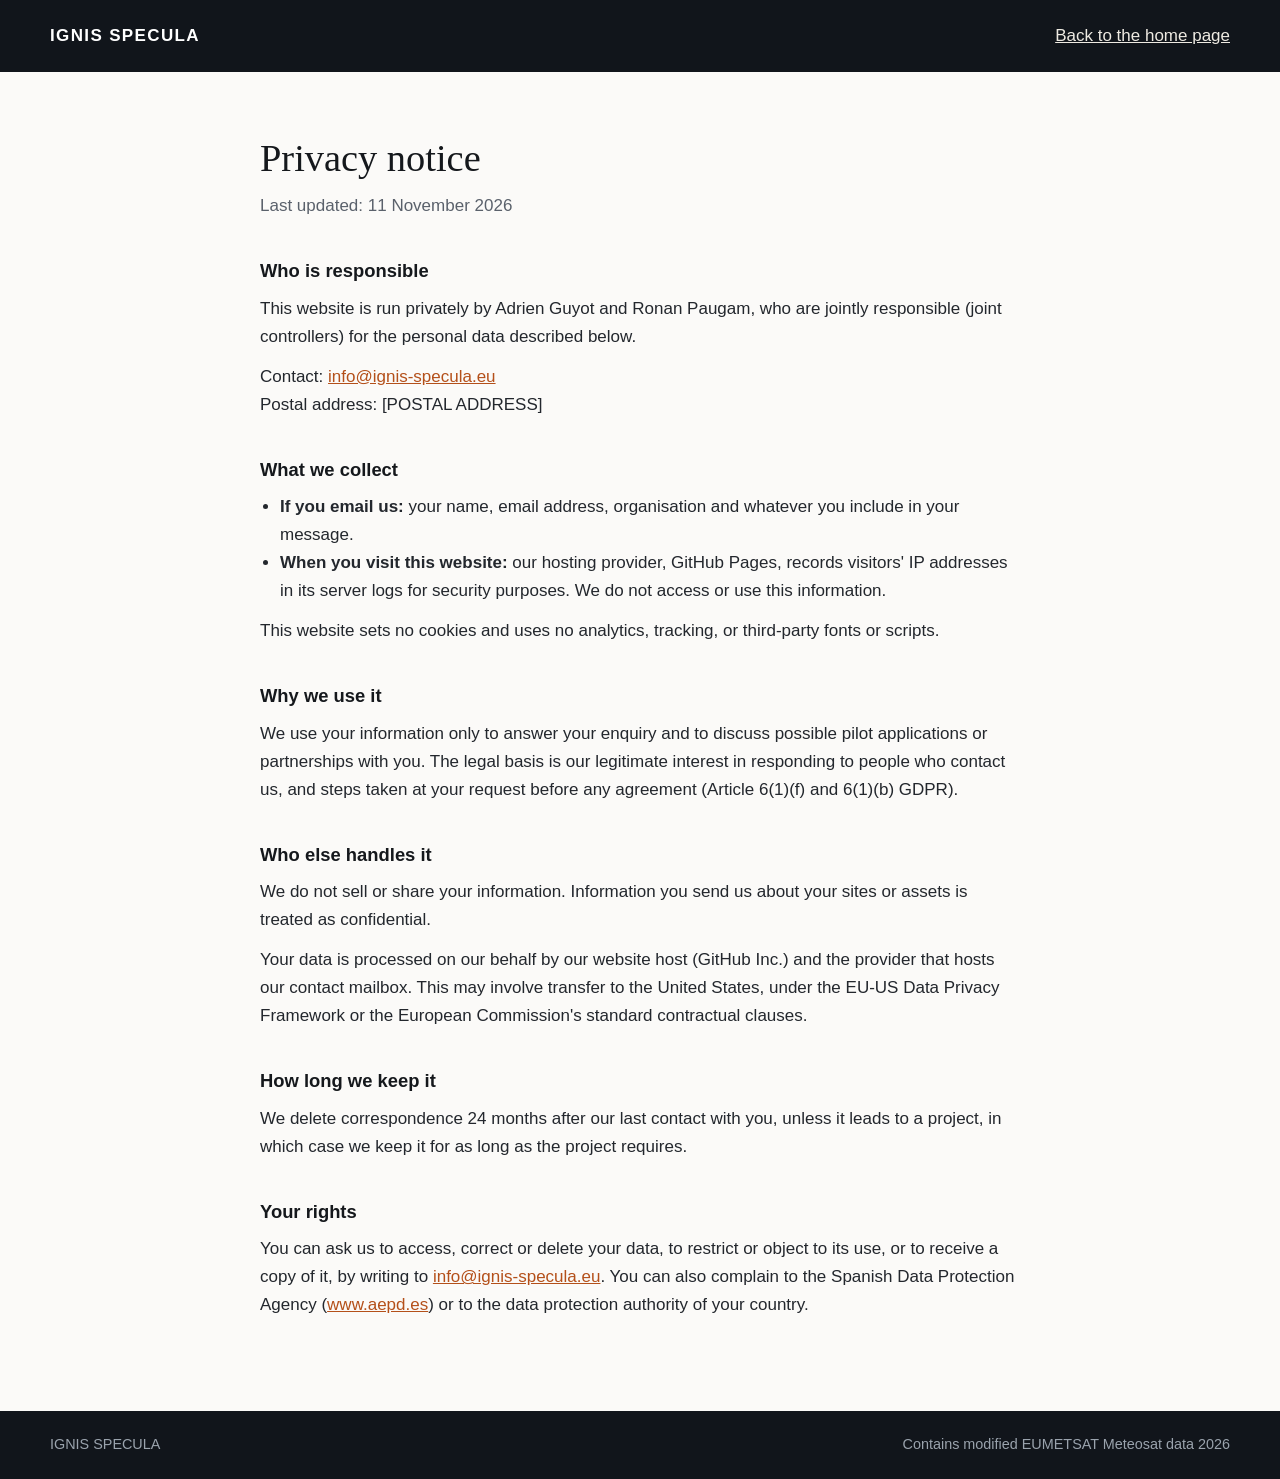
==== privacy.html @ ff001592 "first commit" ====
<!doctype html>
<html lang="en">
<head>
<meta charset="utf-8">
<meta name="viewport" content="width=device-width, initial-scale=1">
<title>Privacy | IGNIS SPECULA</title>
<meta name="robots" content="noindex">
<link rel="canonical" href="https://ignis-specula.eu/privacy.html">
<link rel="stylesheet" href="css/fonts.css">
<style>
body{margin:0;background:#FBFAF8;color:#23272D;font-family:'IBM Plex Sans',Arial,sans-serif;font-size:1.0625rem;line-height:1.65}
a{color:#B4501A}a:hover{color:#7E3610}
header,footer{background:#11151B}
.wrap{max-width:760px;margin:0 auto;padding:0 32px}
header .wrap,footer .wrap{max-width:1180px;padding-top:22px;padding-bottom:22px;display:flex;flex-wrap:wrap;justify-content:space-between;align-items:center;gap:12px}
.brand{font-weight:700;letter-spacing:.08em;color:#fff;text-decoration:none}
header a.back{color:#EEEAE2}
main .wrap{padding-top:64px;padding-bottom:80px}
h1{font-family:'IBM Plex Serif',Georgia,serif;font-weight:500;font-size:2.4rem;line-height:1.15;color:#15181C;margin:0 0 12px}
h2{font-size:1.15rem;font-weight:600;color:#15181C;margin:36px 0 8px}
p,ul{margin:0 0 12px}
ul{padding-left:20px}
.meta{color:#5A616B}
footer{color:#9AA3AD;font-size:.9rem}
footer a{color:#EEEAE2}
</style>
</head>
<body>
<header><div class="wrap"><a class="brand" href="./">IGNIS SPECULA</a><a class="back" href="./">Back to the home page</a></div></header>
<main><div class="wrap">
<h1>Privacy notice</h1>
<p class="meta">Last updated: 11 November 2026</p>

<h2>Who is responsible</h2>
<p>This website is run privately by Adrien Guyot and Ronan Paugam, who are jointly responsible (joint controllers) for the personal data described below.</p>
<p>Contact: <a class="em" data-u="info" data-d="ignis-specula" data-t="eu" href="#">info [at] ignis-specula [dot] eu</a><br>Postal address: [POSTAL ADDRESS]</p>

<h2>What we collect</h2>
<ul>
<li><b>If you email us:</b> your name, email address, organisation and whatever you include in your message.</li>
<li><b>When you visit this website:</b> our hosting provider, GitHub Pages, records visitors' IP addresses in its server logs for security purposes. We do not access or use this information.</li>
</ul>
<p>This website sets no cookies and uses no analytics, tracking, or third-party fonts or scripts.</p>

<h2>Why we use it</h2>
<p>We use your information only to answer your enquiry and to discuss possible pilot applications or partnerships with you. The legal basis is our legitimate interest in responding to people who contact us, and steps taken at your request before any agreement (Article 6(1)(f) and 6(1)(b) GDPR).</p>

<h2>Who else handles it</h2>
<p>We do not sell or share your information. Information you send us about your sites or assets is treated as confidential.</p>
<p>Your data is processed on our behalf by our website host (GitHub Inc.) and the provider that hosts our contact mailbox. This may involve transfer to the United States, under the EU-US Data Privacy Framework or the European Commission's standard contractual clauses.</p>

<h2>How long we keep it</h2>
<p>We delete correspondence 24 months after our last contact with you, unless it leads to a project, in which case we keep it for as long as the project requires.</p>

<h2>Your rights</h2>
<p>You can ask us to access, correct or delete your data, to restrict or object to its use, or to receive a copy of it, by writing to <a class="em" data-u="info" data-d="ignis-specula" data-t="eu" href="#">info [at] ignis-specula [dot] eu</a>. You can also complain to the Spanish Data Protection Agency (<a href="https://www.aepd.es" rel="noopener">www.aepd.es</a>) or to the data protection authority of your country.</p>
</div></main>
<footer><div class="wrap"><span>IGNIS SPECULA</span><span>Contains modified EUMETSAT Meteosat data 2026</span></div></footer>
<script>
document.querySelectorAll('a.em').forEach(function(a){
  var e=a.dataset.u+'\u0040'+a.dataset.d+'.'+a.dataset.t;
  a.href='mai'+'lto:'+e; a.textContent=e;
});
</script>
</body>
</html>
---- css/fonts.css ----
/* IBM Plex, SIL Open Font License 1.1, served from this site (no Google Fonts).
   Put the .woff2 files in ../fonts/ with exactly these names. */
@font-face{font-family:'IBM Plex Sans';font-style:normal;font-weight:400;font-display:swap;src:url(../fonts/IBMPlexSans-Regular.woff2) format('woff2')}
@font-face{font-family:'IBM Plex Sans';font-style:italic;font-weight:400;font-display:swap;src:url(../fonts/IBMPlexSans-Italic.woff2) format('woff2')}
@font-face{font-family:'IBM Plex Sans';font-style:normal;font-weight:500;font-display:swap;src:url(../fonts/IBMPlexSans-Medium.woff2) format('woff2')}
@font-face{font-family:'IBM Plex Sans';font-style:normal;font-weight:600;font-display:swap;src:url(../fonts/IBMPlexSans-SemiBold.woff2) format('woff2')}
@font-face{font-family:'IBM Plex Sans';font-style:normal;font-weight:700;font-display:swap;src:url(../fonts/IBMPlexSans-Bold.woff2) format('woff2')}
@font-face{font-family:'IBM Plex Serif';font-style:normal;font-weight:500;font-display:swap;src:url(../fonts/IBMPlexSerif-Medium.woff2) format('woff2')}
@font-face{font-family:'IBM Plex Serif';font-style:normal;font-weight:600;font-display:swap;src:url(../fonts/IBMPlexSerif-SemiBold.woff2) format('woff2')}
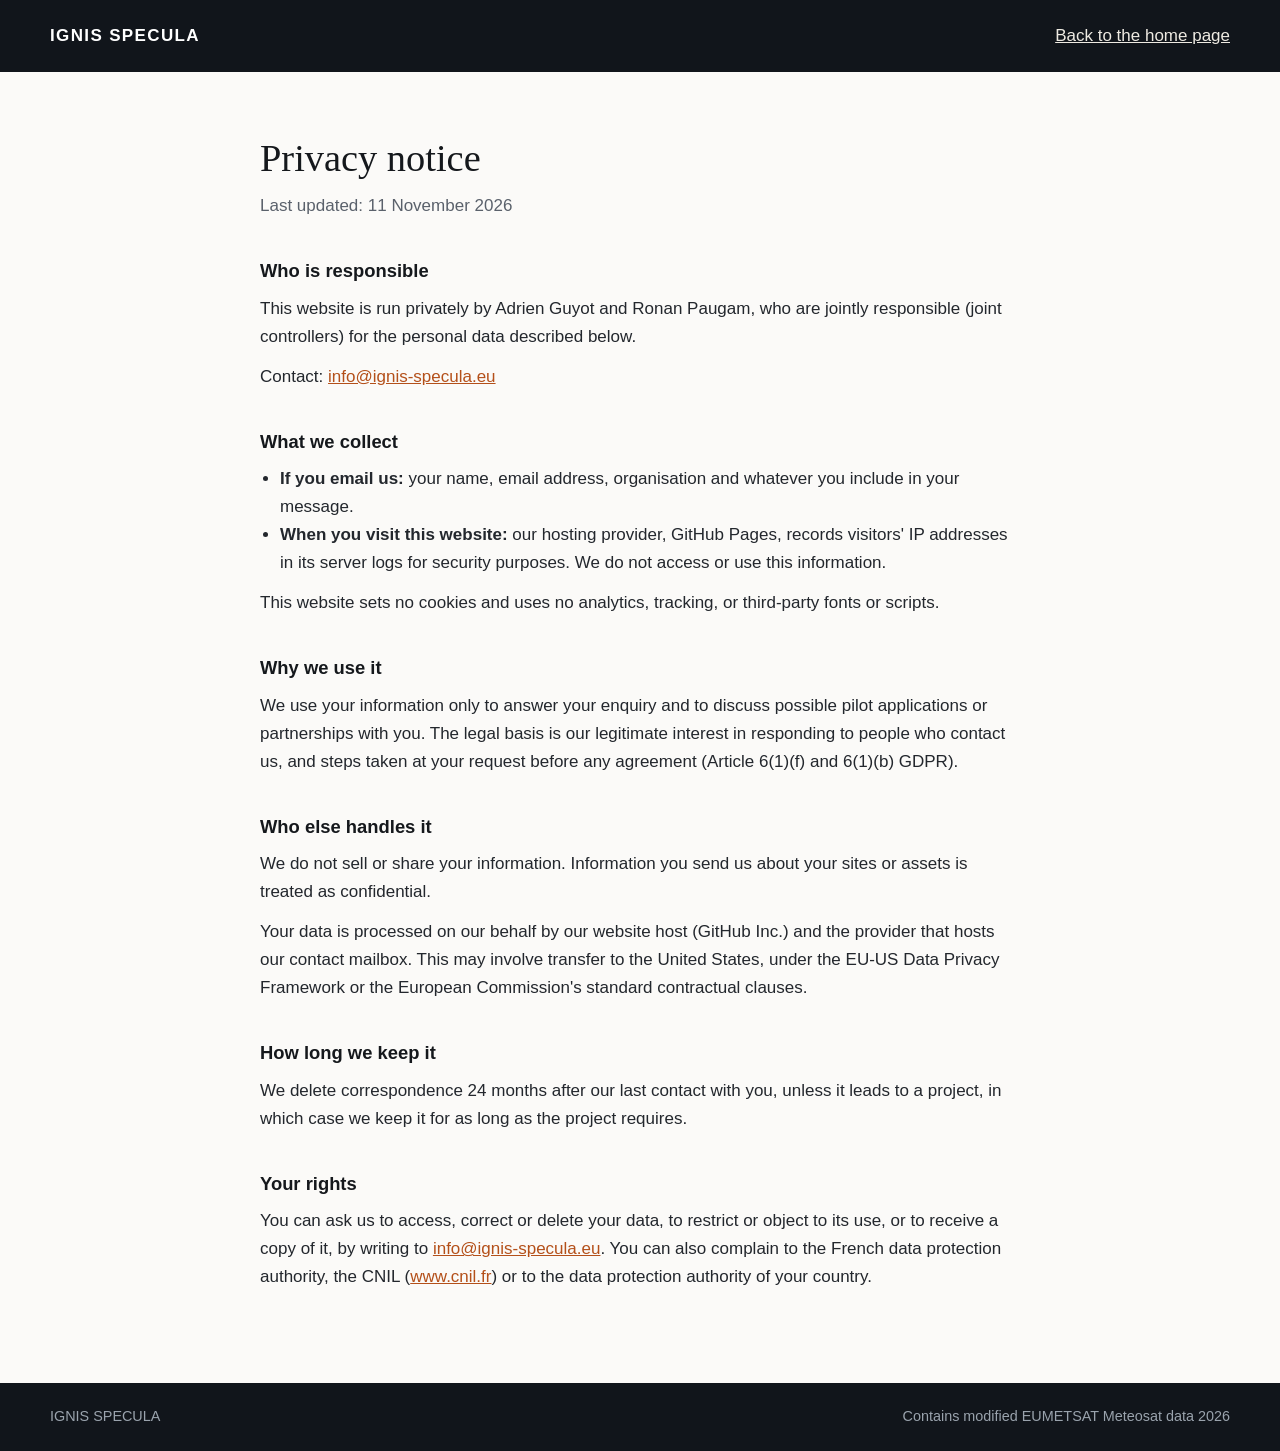
==== commit 5a37b920: "Privacy: CNIL as supervisory authority, remove postal address placeholder; fix EUMETSAT credit year " ====
--- a/privacy.html
+++ b/privacy.html
@@ -5,7 +5,7 @@
 <meta name="viewport" content="width=device-width, initial-scale=1">
 <title>Privacy | IGNIS SPECULA</title>
 <meta name="robots" content="noindex">
-<link rel="canonical" href="https://ignis-specula.eu/privacy.html">
+<link rel="canonical" href="https://ignis-specula.github.io/privacy.html">
 <link rel="stylesheet" href="css/fonts.css">
 <style>
 body{margin:0;background:#FBFAF8;color:#23272D;font-family:'IBM Plex Sans',Arial,sans-serif;font-size:1.0625rem;line-height:1.65}
@@ -33,7 +33,7 @@
 
 <h2>Who is responsible</h2>
 <p>This website is run privately by Adrien Guyot and Ronan Paugam, who are jointly responsible (joint controllers) for the personal data described below.</p>
-<p>Contact: <a class="em" data-u="info" data-d="ignis-specula" data-t="eu" href="#">info [at] ignis-specula [dot] eu</a><br>Postal address: [POSTAL ADDRESS]</p>
+<p>Contact: <a class="em" data-u="info" data-d="ignis-specula" data-t="eu" href="#">info [at] ignis-specula [dot] eu</a></p>
 
 <h2>What we collect</h2>
 <ul>
@@ -53,7 +53,7 @@
 <p>We delete correspondence 24 months after our last contact with you, unless it leads to a project, in which case we keep it for as long as the project requires.</p>
 
 <h2>Your rights</h2>
-<p>You can ask us to access, correct or delete your data, to restrict or object to its use, or to receive a copy of it, by writing to <a class="em" data-u="info" data-d="ignis-specula" data-t="eu" href="#">info [at] ignis-specula [dot] eu</a>. You can also complain to the Spanish Data Protection Agency (<a href="https://www.aepd.es" rel="noopener">www.aepd.es</a>) or to the data protection authority of your country.</p>
+<p>You can ask us to access, correct or delete your data, to restrict or object to its use, or to receive a copy of it, by writing to <a class="em" data-u="info" data-d="ignis-specula" data-t="eu" href="#">info [at] ignis-specula [dot] eu</a>. You can also complain to the French data protection authority, the CNIL (<a href="https://www.cnil.fr" rel="noopener">www.cnil.fr</a>) or to the data protection authority of your country.</p>
 </div></main>
 <footer><div class="wrap"><span>IGNIS SPECULA</span><span>Contains modified EUMETSAT Meteosat data 2026</span></div></footer>
 <script>
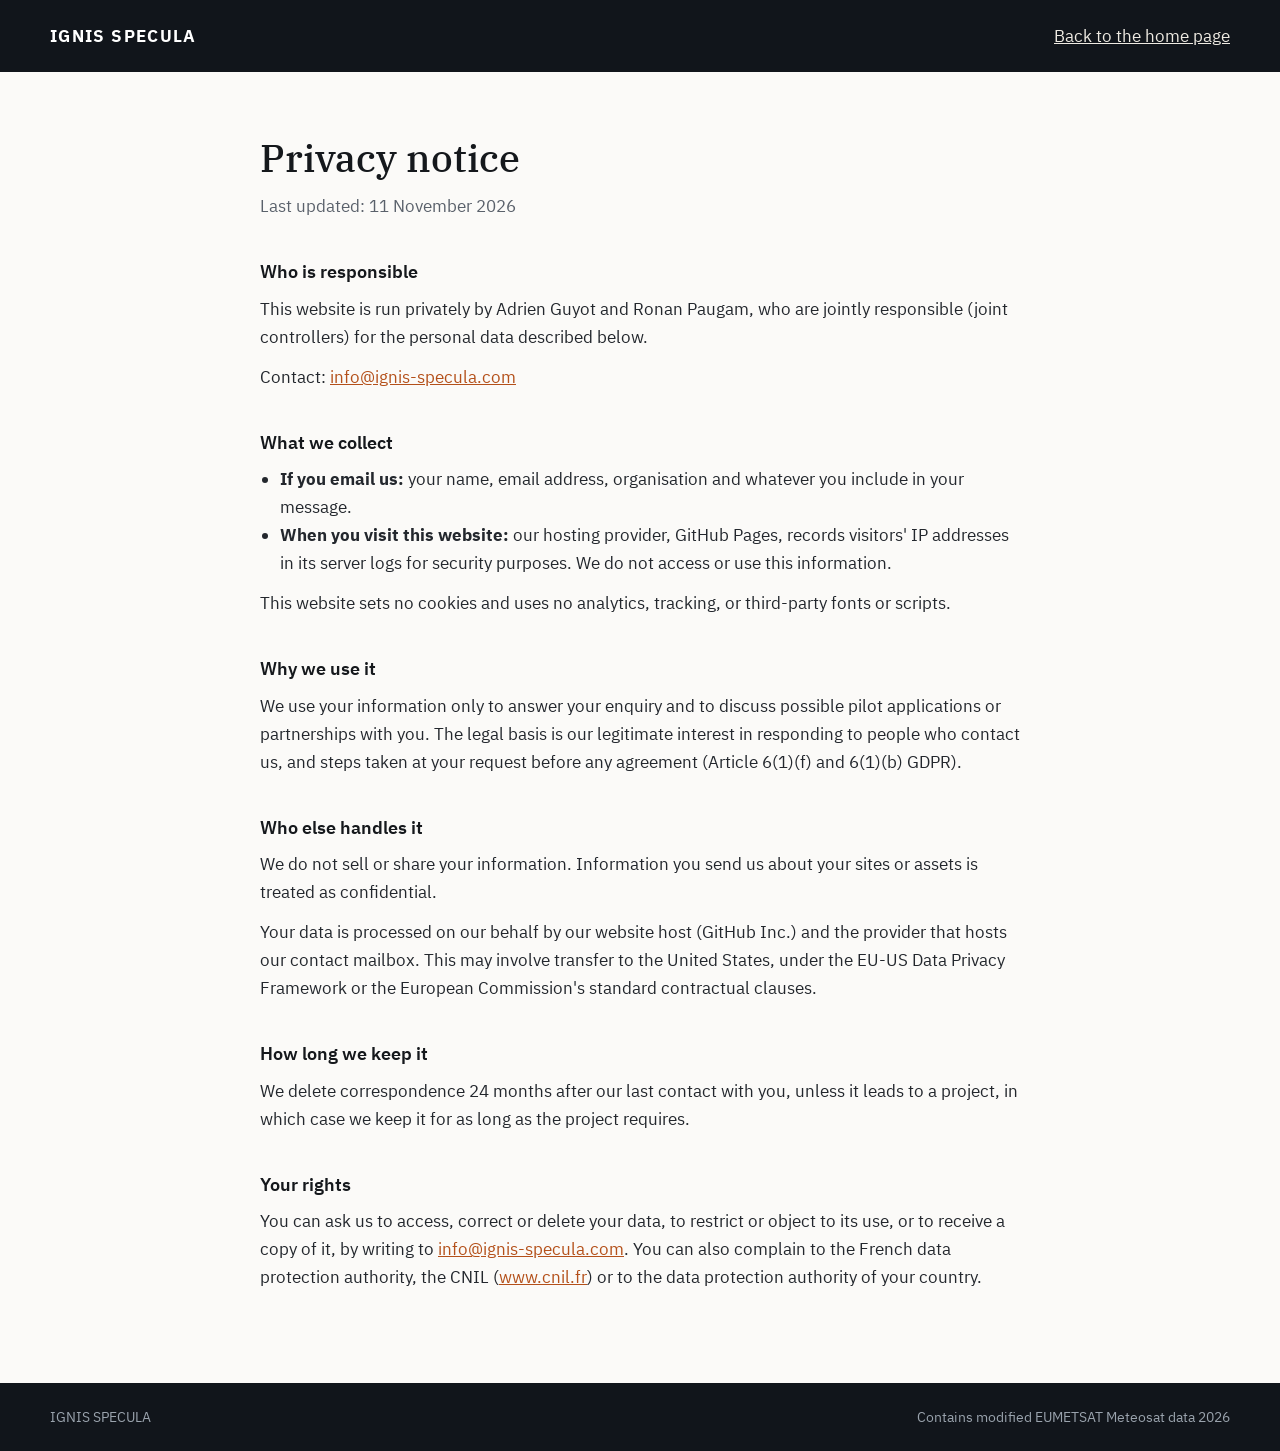
==== commit 2e837bc8: "Use ignis-specula.com: domain in canonical/og tags, contact email, README; colour service II heading" ====
--- a/privacy.html
+++ b/privacy.html
@@ -5,7 +5,7 @@
 <meta name="viewport" content="width=device-width, initial-scale=1">
 <title>Privacy | IGNIS SPECULA</title>
 <meta name="robots" content="noindex">
-<link rel="canonical" href="https://ignis-specula.github.io/privacy.html">
+<link rel="canonical" href="https://ignis-specula.com/privacy.html">
 <link rel="stylesheet" href="css/fonts.css">
 <style>
 body{margin:0;background:#FBFAF8;color:#23272D;font-family:'IBM Plex Sans',Arial,sans-serif;font-size:1.0625rem;line-height:1.65}
@@ -33,7 +33,7 @@
 
 <h2>Who is responsible</h2>
 <p>This website is run privately by Adrien Guyot and Ronan Paugam, who are jointly responsible (joint controllers) for the personal data described below.</p>
-<p>Contact: <a class="em" data-u="info" data-d="ignis-specula" data-t="eu" href="#">info [at] ignis-specula [dot] eu</a></p>
+<p>Contact: <a class="em" data-u="info" data-d="ignis-specula" data-t="com" href="#">info [at] ignis-specula [dot] com</a></p>
 
 <h2>What we collect</h2>
 <ul>
@@ -53,7 +53,7 @@
 <p>We delete correspondence 24 months after our last contact with you, unless it leads to a project, in which case we keep it for as long as the project requires.</p>
 
 <h2>Your rights</h2>
-<p>You can ask us to access, correct or delete your data, to restrict or object to its use, or to receive a copy of it, by writing to <a class="em" data-u="info" data-d="ignis-specula" data-t="eu" href="#">info [at] ignis-specula [dot] eu</a>. You can also complain to the French data protection authority, the CNIL (<a href="https://www.cnil.fr" rel="noopener">www.cnil.fr</a>) or to the data protection authority of your country.</p>
+<p>You can ask us to access, correct or delete your data, to restrict or object to its use, or to receive a copy of it, by writing to <a class="em" data-u="info" data-d="ignis-specula" data-t="com" href="#">info [at] ignis-specula [dot] com</a>. You can also complain to the French data protection authority, the CNIL (<a href="https://www.cnil.fr" rel="noopener">www.cnil.fr</a>) or to the data protection authority of your country.</p>
 </div></main>
 <footer><div class="wrap"><span>IGNIS SPECULA</span><span>Contains modified EUMETSAT Meteosat data 2026</span></div></footer>
 <script>
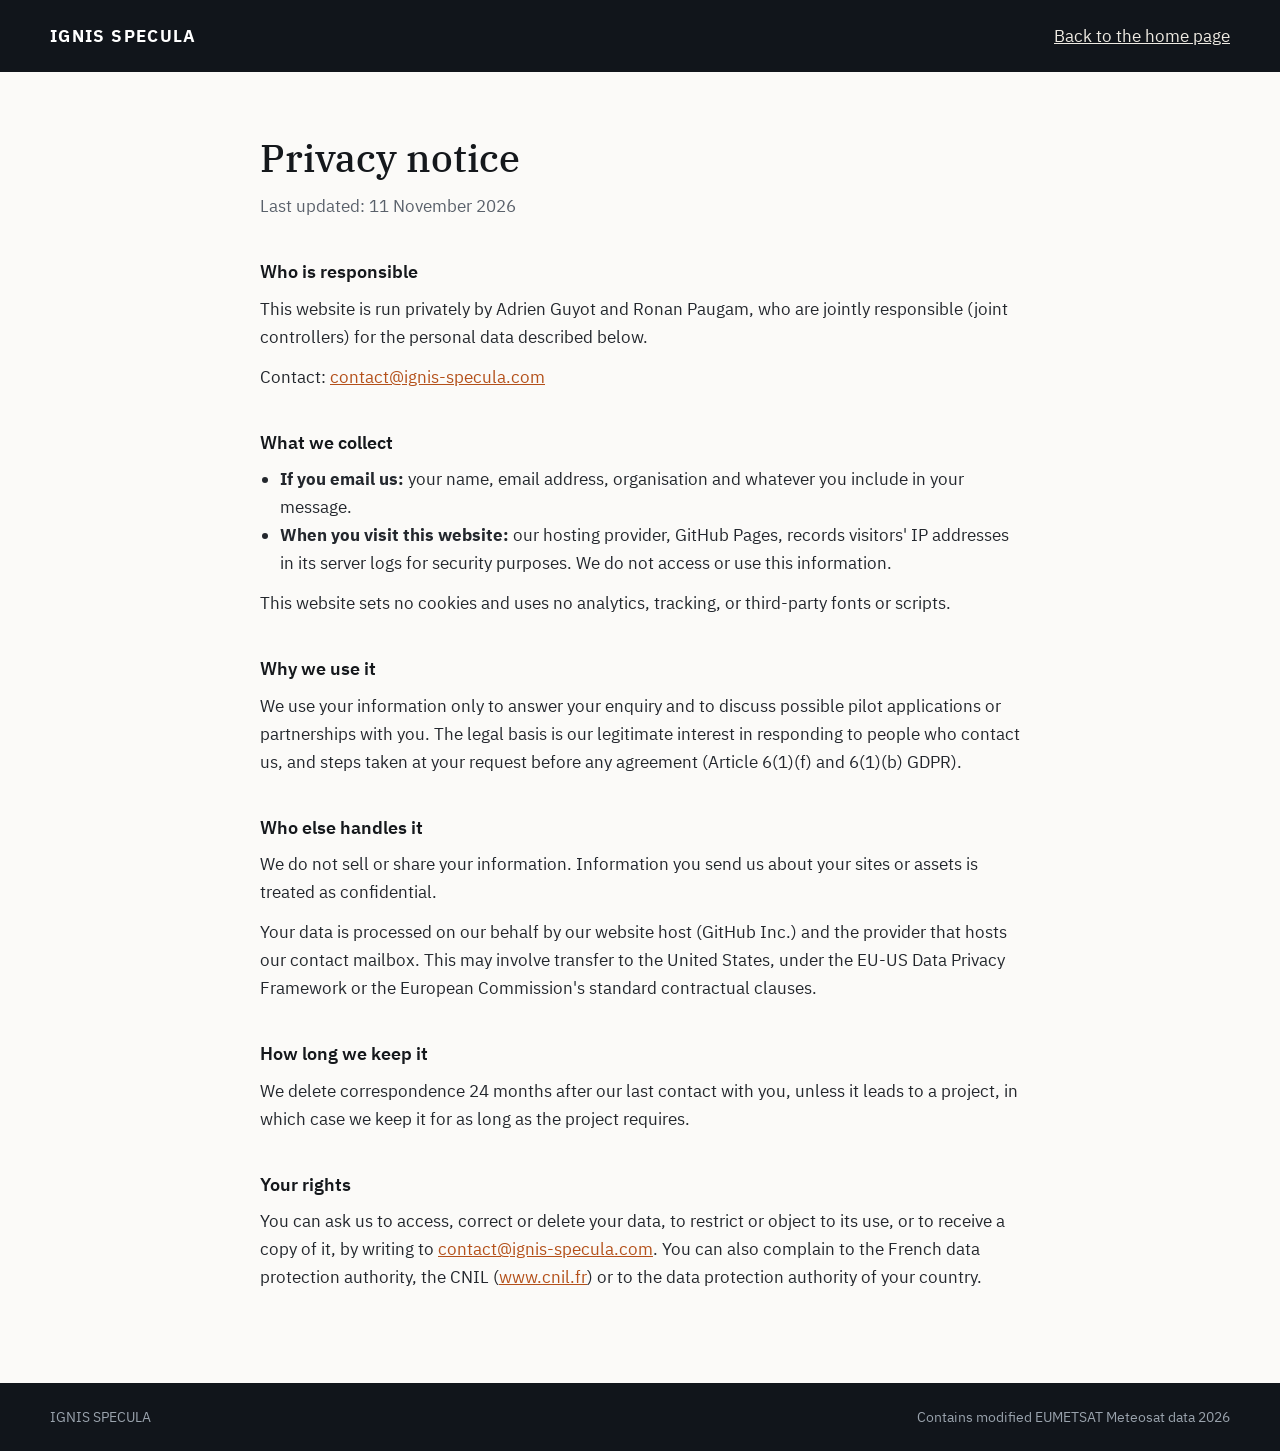
==== commit f3e7afdf: "Contact email: contact@ignis-specula.com Co-Authored-By: Claude Opus 5.5 <noreply@anthropic.com>" ====
--- a/privacy.html
+++ b/privacy.html
@@ -33,7 +33,7 @@
 
 <h2>Who is responsible</h2>
 <p>This website is run privately by Adrien Guyot and Ronan Paugam, who are jointly responsible (joint controllers) for the personal data described below.</p>
-<p>Contact: <a class="em" data-u="info" data-d="ignis-specula" data-t="com" href="#">info [at] ignis-specula [dot] com</a></p>
+<p>Contact: <a class="em" data-u="contact" data-d="ignis-specula" data-t="com" href="#">contact [at] ignis-specula [dot] com</a></p>
 
 <h2>What we collect</h2>
 <ul>
@@ -53,7 +53,7 @@
 <p>We delete correspondence 24 months after our last contact with you, unless it leads to a project, in which case we keep it for as long as the project requires.</p>
 
 <h2>Your rights</h2>
-<p>You can ask us to access, correct or delete your data, to restrict or object to its use, or to receive a copy of it, by writing to <a class="em" data-u="info" data-d="ignis-specula" data-t="com" href="#">info [at] ignis-specula [dot] com</a>. You can also complain to the French data protection authority, the CNIL (<a href="https://www.cnil.fr" rel="noopener">www.cnil.fr</a>) or to the data protection authority of your country.</p>
+<p>You can ask us to access, correct or delete your data, to restrict or object to its use, or to receive a copy of it, by writing to <a class="em" data-u="contact" data-d="ignis-specula" data-t="com" href="#">contact [at] ignis-specula [dot] com</a>. You can also complain to the French data protection authority, the CNIL (<a href="https://www.cnil.fr" rel="noopener">www.cnil.fr</a>) or to the data protection authority of your country.</p>
 </div></main>
 <footer><div class="wrap"><span>IGNIS SPECULA</span><span>Contains modified EUMETSAT Meteosat data 2026</span></div></footer>
 <script>
